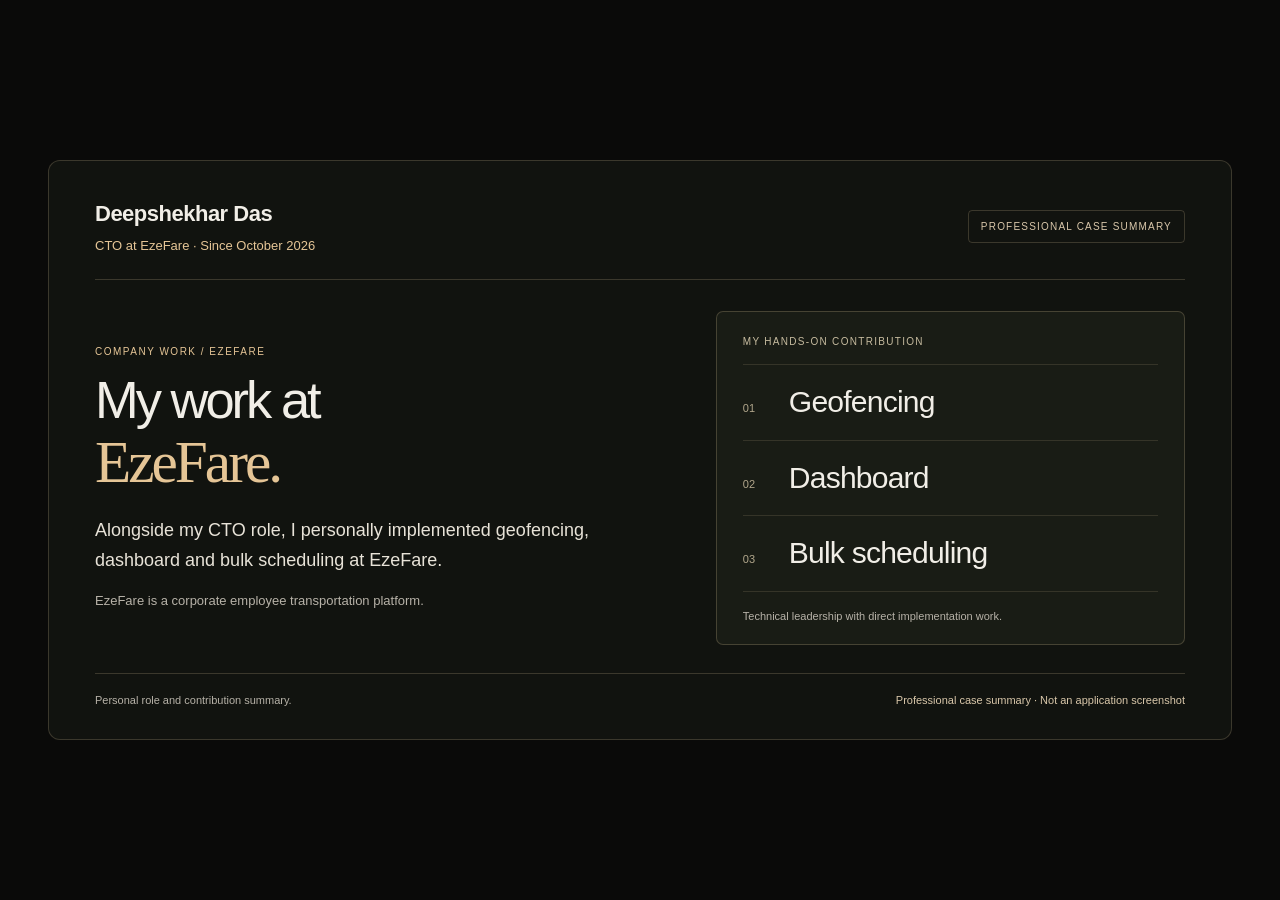
==== ezefare-case-study.html @ 95426978 "Publish standalone EzeFare case summary" ====
<!doctype html>
<html lang="en">
<head>
  <meta charset="utf-8">
  <meta name="viewport" content="width=device-width, initial-scale=1">
  <meta http-equiv="Content-Security-Policy" content="default-src 'none'; style-src 'unsafe-inline'; connect-src 'none'; form-action 'none'; base-uri 'none'">
  <meta name="description" content="Deepshekhar Das, CTO at EzeFare since October 2026. A professional summary of personal contributions to geofencing, dashboard and bulk scheduling.">
  <title>EzeFare case summary | Deepshekhar Das</title>
  <style>
    :root { color-scheme: dark; --ink:#0a0a09; --paper:#f1eee7; --gold:#e5c596; --muted:#b7b2a8; --line:#ddc39935; }
    * { box-sizing:border-box; }
    body { margin:0; min-height:100vh; display:grid; place-items:center; padding:32px 48px; background:var(--ink); color:var(--paper); font:15px/1.6 Inter,Arial,sans-serif; }
    .case-card { width:100%; max-width:1360px; padding:35px 46px 29px; border:1px solid var(--line); border-radius:12px; background:#11130f; }
    .case-header { display:flex; justify-content:space-between; align-items:center; gap:25px; border-bottom:1px solid var(--line); padding-bottom:22px; margin-bottom:31px; }
    .identity { margin:0; font-size:22px; font-weight:600; letter-spacing:-.5px; }
    .role { margin:5px 0 0; color:var(--gold); font-size:13px; }
    .summary-label { margin:0; padding:8px 12px; border:1px solid var(--line); border-radius:4px; color:#d9c7aa; font-size:10px; line-height:1.5; letter-spacing:.12em; text-transform:uppercase; }
    .case-body { display:grid; grid-template-columns:minmax(0,1.08fr) minmax(0,.92fr); gap:70px; align-items:center; }
    .eyebrow { margin:0 0 13px; color:var(--gold); font-size:10px; letter-spacing:.15em; text-transform:uppercase; }
    h1 { margin:0; font-size:clamp(44px,4.1vw,63px); font-weight:400; line-height:1.02; letter-spacing:-3px; }
    h1 em { display:block; font:400 1.13em/1.06 Georgia,'Times New Roman',serif; letter-spacing:-3px; color:var(--gold); margin-top:5px; }
    .contribution-summary { max-width:560px; margin:22px 0 0; color:#e8e3d8; font-size:18px; line-height:1.65; }
    .company-context { max-width:500px; margin:14px 0 0; color:var(--muted); font-size:13px; line-height:1.75; }
    .contributions { padding:22px 26px 19px; border:1px solid #ddc3993b; border-radius:7px; background:#191c15; }
    .contributions h2 { margin:0 0 15px; color:#c6bb9f; font-size:10px; line-height:1.5; letter-spacing:.13em; font-weight:500; text-transform:uppercase; }
    ol { padding:0; margin:0; list-style:none; }
    li { display:grid; grid-template-columns:29px minmax(0,1fr); gap:17px; align-items:baseline; padding:20px 0; border-top:1px solid #ddc39925; }
    .index { color:#b2a78c; font-size:11px; }
    h3 { margin:0; font-size:clamp(25px,2.35vw,35px); font-weight:400; line-height:1.15; letter-spacing:-.8px; }
    .contribution-note { margin:0; padding-top:16px; border-top:1px solid #ddc39925; color:var(--muted); font-size:11px; line-height:1.6; }
    .case-footer { display:flex; justify-content:space-between; align-items:center; gap:25px; margin-top:28px; padding-top:18px; border-top:1px solid var(--line); }
    .case-footer p { margin:0; font-size:11px; line-height:1.6; color:var(--muted); }
    .case-footer .format-note { color:#d9c7aa; text-align:right; }
    @media(max-width:900px) { body { padding:25px; } .case-card { padding:30px; } .case-body { gap:35px; } h1 { font-size:48px; } .contribution-summary { font-size:16px; } .contributions { padding:20px; } h3 { font-size:27px; } }
    @media(max-width:650px) { body { padding:18px; } .case-card { padding:25px 23px; } .case-header { flex-direction:column; align-items:flex-start; gap:17px; margin-bottom:27px; } .identity { font-size:21px; } .role { font-size:12px; } .summary-label { font-size:9px; } .case-body { grid-template-columns:1fr; gap:28px; } h1 { font-size:46px; letter-spacing:-2px; } h1 em { letter-spacing:-2px; } .contribution-summary { margin-top:20px; font-size:17px; } .company-context { font-size:12px; } li { padding:19px 0; } .case-footer { flex-direction:column; align-items:flex-start; gap:8px; margin-top:25px; } .case-footer .format-note { text-align:left; } }
  </style>
</head>
<body>
  <main class="case-card" aria-labelledby="case-title">
    <header class="case-header">
      <div>
        <p class="identity">Deepshekhar Das</p>
        <p class="role">CTO at EzeFare · Since October 2026</p>
      </div>
      <p class="summary-label">Professional case summary</p>
    </header>
    <div class="case-body">
      <section aria-labelledby="case-title">
        <p class="eyebrow">Company work / EzeFare</p>
        <h1 id="case-title">My work at<em>EzeFare.</em></h1>
        <p class="contribution-summary">Alongside my CTO role, I personally implemented geofencing, dashboard and bulk scheduling at EzeFare.</p>
        <p class="company-context">EzeFare is a corporate employee transportation platform.</p>
      </section>
      <section class="contributions" aria-labelledby="contribution-title">
        <h2 id="contribution-title">My hands-on contribution</h2>
        <ol role="list">
          <li><span class="index" aria-hidden="true">01</span><h3>Geofencing</h3></li>
          <li><span class="index" aria-hidden="true">02</span><h3>Dashboard</h3></li>
          <li><span class="index" aria-hidden="true">03</span><h3>Bulk scheduling</h3></li>
        </ol>
        <p class="contribution-note">Technical leadership with direct implementation work.</p>
      </section>
    </div>
    <footer class="case-footer">
      <p>Personal role and contribution summary.</p>
      <p class="format-note">Professional case summary · Not an application screenshot</p>
    </footer>
  </main>
</body>
</html>
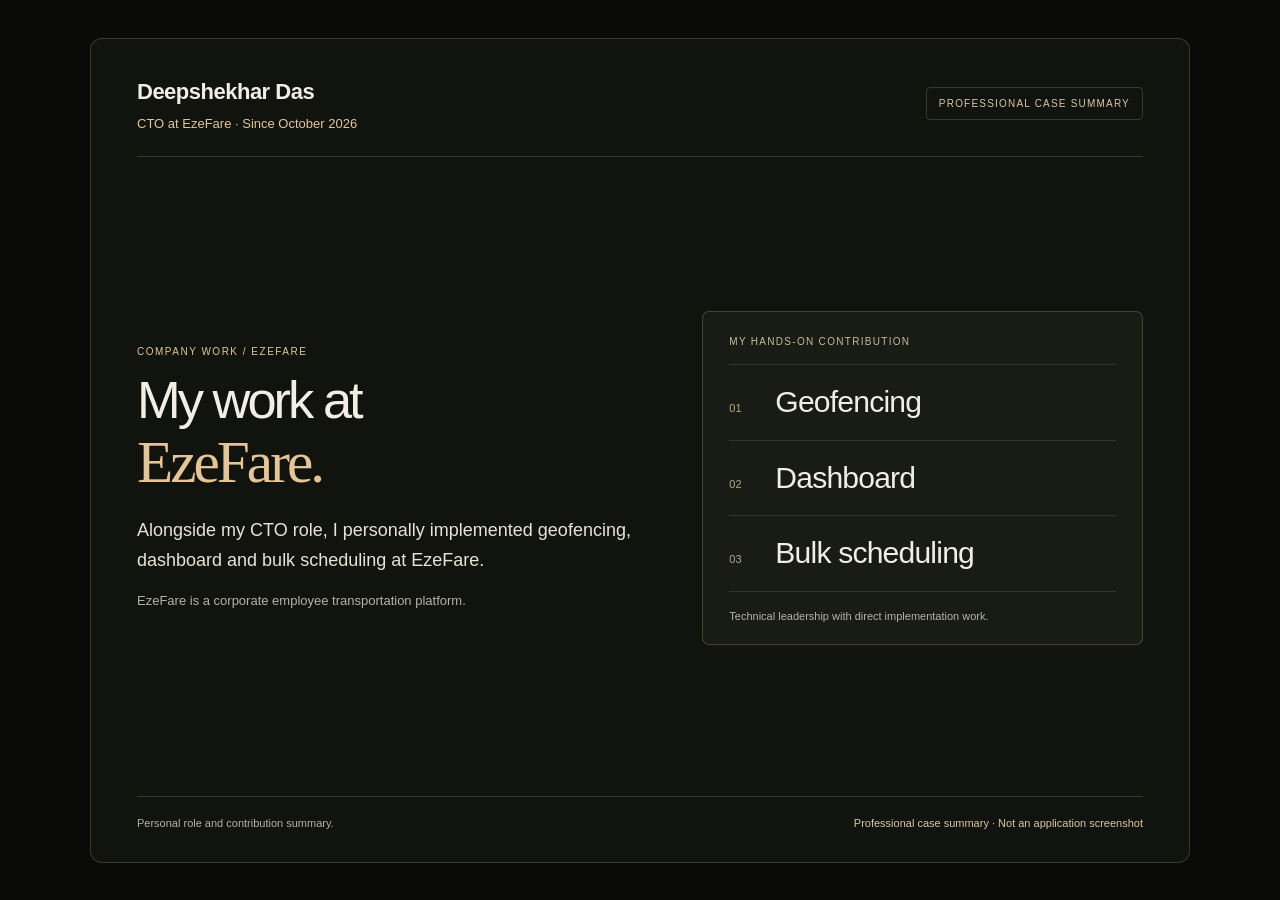
==== commit 4c1710f7: "Fit case summary to portfolio cover format" ====
--- a/ezefare-case-study.html
+++ b/ezefare-case-study.html
@@ -10,12 +10,12 @@
     :root { color-scheme: dark; --ink:#0a0a09; --paper:#f1eee7; --gold:#e5c596; --muted:#b7b2a8; --line:#ddc39935; }
     * { box-sizing:border-box; }
     body { margin:0; min-height:100vh; display:grid; place-items:center; padding:32px 48px; background:var(--ink); color:var(--paper); font:15px/1.6 Inter,Arial,sans-serif; }
-    .case-card { width:100%; max-width:1360px; padding:35px 46px 29px; border:1px solid var(--line); border-radius:12px; background:#11130f; }
+    .case-card { width:100%; max-width:1100px; aspect-ratio:4/3; display:flex; flex-direction:column; padding:35px 46px 29px; border:1px solid var(--line); border-radius:12px; background:#11130f; }
     .case-header { display:flex; justify-content:space-between; align-items:center; gap:25px; border-bottom:1px solid var(--line); padding-bottom:22px; margin-bottom:31px; }
     .identity { margin:0; font-size:22px; font-weight:600; letter-spacing:-.5px; }
     .role { margin:5px 0 0; color:var(--gold); font-size:13px; }
     .summary-label { margin:0; padding:8px 12px; border:1px solid var(--line); border-radius:4px; color:#d9c7aa; font-size:10px; line-height:1.5; letter-spacing:.12em; text-transform:uppercase; }
-    .case-body { display:grid; grid-template-columns:minmax(0,1.08fr) minmax(0,.92fr); gap:70px; align-items:center; }
+    .case-body { flex:1; display:grid; grid-template-columns:minmax(0,1.08fr) minmax(0,.92fr); gap:48px; align-items:center; }
     .eyebrow { margin:0 0 13px; color:var(--gold); font-size:10px; letter-spacing:.15em; text-transform:uppercase; }
     h1 { margin:0; font-size:clamp(44px,4.1vw,63px); font-weight:400; line-height:1.02; letter-spacing:-3px; }
     h1 em { display:block; font:400 1.13em/1.06 Georgia,'Times New Roman',serif; letter-spacing:-3px; color:var(--gold); margin-top:5px; }
